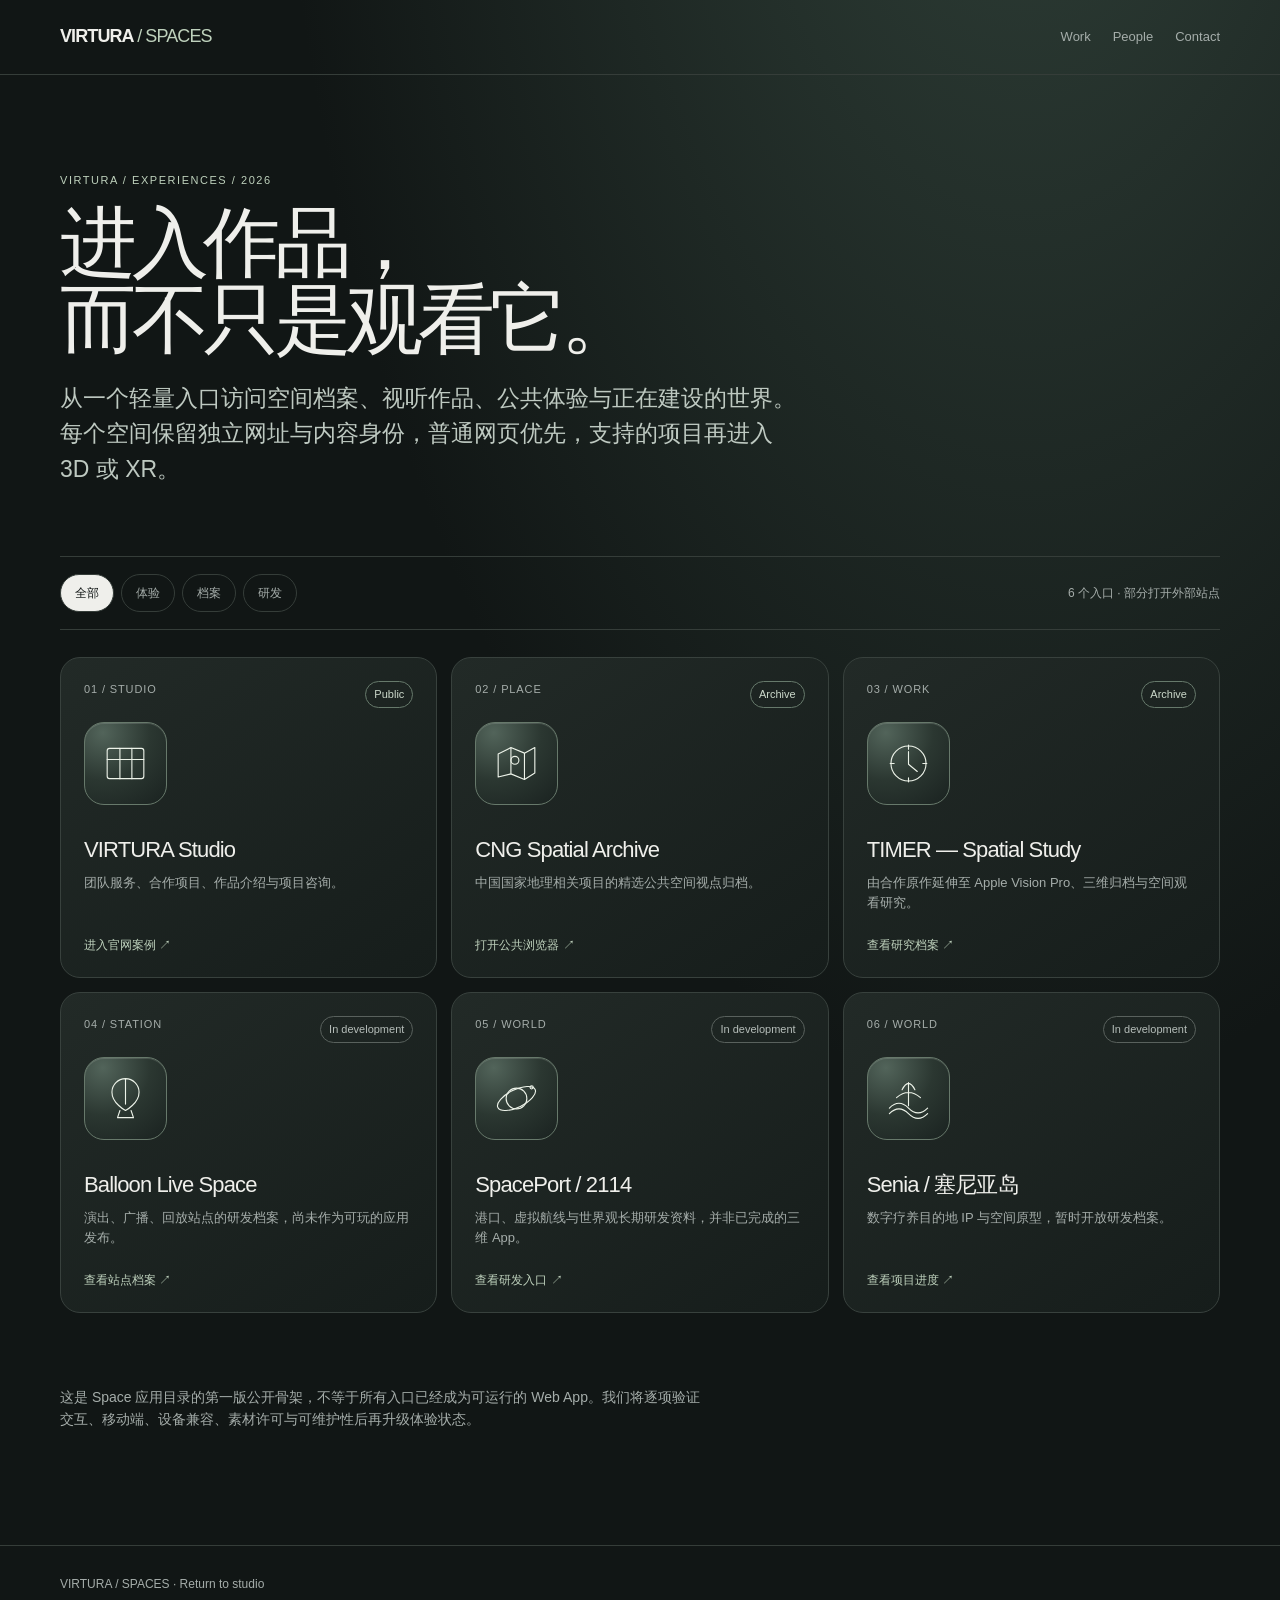
==== apps/index.html @ f8bd8c7b "Add accessible channel-inspired Spaces directory beta with explicit live/archive/prototype labels" ====
<!doctype html>
<html lang="zh-CN">
<head><meta charset="utf-8"><meta name="viewport" content="width=device-width,initial-scale=1">
<meta name="theme-color" content="#111615"><meta name="description" content="VIRTURA Spaces — 可打开的作品、空间档案与网页体验。">
<title>Spaces / VIRTURA</title>
<style>
:root{color-scheme:dark;--bg:#111615;--fg:#efefeb;--muted:#a5adaa;--line:#353d39;--accent:#bed1bc}
*{box-sizing:border-box}body{margin:0;background:radial-gradient(ellipse at 80% -25%,#31423a 0%,transparent 52%),var(--bg);color:var(--fg);font:15px/1.55 -apple-system,BlinkMacSystemFont,"Helvetica Neue",Arial,"PingFang SC",sans-serif}
a{color:inherit;text-decoration:none}a:focus-visible,button:focus-visible{outline:2px solid var(--accent);outline-offset:4px}
.shell{width:min(1160px,calc(100% - 44px));margin:auto}.top{border-bottom:1px solid var(--line)}.top .shell{min-height:74px;display:flex;align-items:center;justify-content:space-between}.logo{font-size:18px;letter-spacing:-.05em;font-weight:650}.logo span{font-weight:400;color:var(--accent)}nav{display:flex;gap:22px;font-size:13px;color:var(--muted)}
.hero{padding:86px 0 45px;max-width:850px}.micro{text-transform:uppercase;font-size:11px;letter-spacing:.14em;color:var(--accent)}h1{font-size:clamp(44px,6vw,84px);font-weight:500;letter-spacing:-.07em;line-height:1;margin:15px 0 22px}.lead{max-width:740px;font-size:clamp(17px,1.8vw,23px);color:#bec9c1}
.toolbar{border-block:1px solid var(--line);padding:17px 0;display:flex;justify-content:space-between;align-items:center;gap:16px;margin-bottom:27px}.filterbar{display:flex;flex-wrap:wrap;gap:7px}button{background:transparent;border:1px solid var(--line);border-radius:99px;padding:9px 14px;color:var(--muted);cursor:pointer;font:inherit;font-size:12px}button[aria-pressed="true"]{background:var(--fg);color:var(--bg)}.help{color:var(--muted);font-size:12px}
.grid{display:grid;grid-template-columns:repeat(3,minmax(0,1fr));gap:14px}.tile{border:1px solid #38413d;border-radius:20px;background:linear-gradient(145deg,#222a27,#161d1b);min-height:277px;padding:23px;display:flex;flex-direction:column;transition:transform .2s,border-color .2s}.tile:hover{transform:translateY(-3px);border-color:#8a9e8e}.tile-top{display:flex;justify-content:space-between;align-items:start;gap:8px;color:var(--muted);font-size:11px;letter-spacing:.08em}.state{border:1px solid #66796b;border-radius:99px;padding:4px 8px;color:#cbd8ca;letter-spacing:0}.state.wip{border-color:#59615d;color:#b6beba}.iconbox{width:83px;height:83px;margin:14px 0 28px;border-radius:20px;background:radial-gradient(circle at 22% 12%,#52645a,#2b3731 50%,#1a2220);border:1px solid #67796b;display:grid;place-items:center;box-shadow:inset 0 1px #ffffff21}.iconbox svg{width:51px;height:51px;stroke:#edf3e9;stroke-width:1.4;fill:none;stroke-linecap:round;stroke-linejoin:round}.tile h2{font-size:22px;font-weight:520;letter-spacing:-.04em;margin:0 0 6px}.tile p{font-size:13px;margin:0 0 22px;color:var(--muted)}.tile .action{margin-top:auto;color:var(--accent);font-size:12px}
.footertext{padding:60px 0 100px;color:var(--muted);font-size:14px;max-width:650px}.end{border-top:1px solid var(--line);padding:29px 0 55px;color:var(--muted);font-size:12px}
@media(max-width:850px){.grid{grid-template-columns:repeat(2,minmax(0,1fr))}.toolbar{align-items:flex-start;flex-direction:column}}@media(max-width:550px){.shell{width:calc(100% - 32px)}.grid{grid-template-columns:1fr}.hero{padding-top:60px}.tile{min-height:230px}.iconbox{width:70px;height:70px;border-radius:17px;margin-bottom:20px}.iconbox svg{width:43px;height:43px}nav{gap:12px}}
@media(prefers-reduced-motion:reduce){.tile{transition:none}.tile:hover{transform:none}}
</style></head>
<body><header class="top"><div class="shell"><a class="logo" href="../">VIRTURA <span>/ SPACES</span></a><nav><a href="../#work">Work</a><a href="../#people">People</a><a href="../#project-inquiry">Contact</a></nav></div></header>
<main class="shell"><section class="hero"><p class="micro">VIRTURA / EXPERIENCES / 2026</p><h1>进入作品，<br>而不只是观看它。</h1><p class="lead">从一个轻量入口访问空间档案、视听作品、公共体验与正在建设的世界。每个空间保留独立网址与内容身份，普通网页优先，支持的项目再进入 3D 或 XR。</p></section>
<section aria-label="体验目录"><div class="toolbar"><div class="filterbar" role="group" aria-label="筛选体验"><button data-filter="all" aria-pressed="true">全部</button><button data-filter="experience" aria-pressed="false">体验</button><button data-filter="archive" aria-pressed="false">档案</button><button data-filter="prototype" aria-pressed="false">研发</button></div><div id="count" class="help" aria-live="polite">6 个入口 · 部分打开外部站点</div></div><div id="grid" class="grid">
<a class="tile" data-type="experience" href="../#work"><div class="tile-top">01 / STUDIO <span class="state">Public</span></div><div class="iconbox"><svg viewBox="0 0 64 64"><rect x="9" y="13" width="46" height="38" rx="3"/><path d="M9 27h46M25 13v38M40 13v38"/></svg></div><h2>VIRTURA Studio</h2><p>团队服务、合作项目、作品介绍与项目咨询。</p><span class="action">进入官网案例 ↗</span></a>
<a class="tile" data-type="archive" href="https://ewanqian.github.io/cng-design-archive/" target="_blank" rel="noopener noreferrer"><div class="tile-top">02 / PLACE <span class="state">Archive</span></div><div class="iconbox"><svg viewBox="0 0 64 64"><path d="M9 49V20l16-8 17 7 13-7v32l-13 8-17-7zM25 12v33M42 19v33"/><circle cx="30" cy="28" r="5"/></svg></div><h2>CNG Spatial Archive</h2><p>中国国家地理相关项目的精选公共空间视点归档。</p><span class="action">打开公共浏览器 ↗</span></a>
<a class="tile" data-type="archive" href="https://ewanqian.site/works/timer" target="_blank" rel="noopener noreferrer"><div class="tile-top">03 / WORK <span class="state">Archive</span></div><div class="iconbox"><svg viewBox="0 0 64 64"><circle cx="32" cy="32" r="22"/><path d="M32 17v16l11 9M32 9v5M32 50v5M9 32h5M50 32h5"/></svg></div><h2>TIMER — Spatial Study</h2><p>由合作原作延伸至 Apple Vision Pro、三维归档与空间观看研究。</p><span class="action">查看研究档案 ↗</span></a>
<a class="tile" data-type="archive" href="https://github.com/ewanqian/VIRTURA-SpacePort/tree/main/stations/balloon-live-space" target="_blank" rel="noopener noreferrer"><div class="tile-top">04 / STATION <span class="state wip">In development</span></div><div class="iconbox"><svg viewBox="0 0 64 64"><path d="M15 24a17 17 0 0 1 34 0c0 14-17 23-17 23S15 38 15 24Z M25 47l-3 9h20l-3-9M32 8v31"/></svg></div><h2>Balloon Live Space</h2><p>演出、广播、回放站点的研发档案，尚未作为可玩的应用发布。</p><span class="action">查看站点档案 ↗</span></a>
<a class="tile" data-type="prototype" href="https://github.com/ewanqian/VIRTURA-SpacePort" target="_blank" rel="noopener noreferrer"><div class="tile-top">05 / WORLD <span class="state wip">In development</span></div><div class="iconbox"><svg viewBox="0 0 64 64"><ellipse cx="32" cy="32" rx="26" ry="11" transform="rotate(-26 32 32)"/><circle cx="32" cy="32" r="13"/><circle cx="51" cy="18" r="2"/></svg></div><h2>SpacePort / 2114</h2><p>港口、虚拟航线与世界观长期研发资料，并非已完成的三维 App。</p><span class="action">查看研发入口 ↗</span></a>
<a class="tile" data-type="prototype" href="https://github.com/ewanqian/Senia-Digital-Resort" target="_blank" rel="noopener noreferrer"><div class="tile-top">06 / WORLD <span class="state wip">In development</span></div><div class="iconbox"><svg viewBox="0 0 64 64"><path d="M8 44q12-12 24 0t24 0M8 51q12-12 24 0t24 0M32 41V12M24 21q8-16 16 0M17 31q15-13 30 0"/></svg></div><h2>Senia / 塞尼亚岛</h2><p>数字疗养目的地 IP 与空间原型，暂时开放研发档案。</p><span class="action">查看项目进度 ↗</span></a>
</div></section><p class="footertext">这是 Space 应用目录的第一版公开骨架，不等于所有入口已经成为可运行的 Web App。我们将逐项验证交互、移动端、设备兼容、素材许可与可维护性后再升级体验状态。</p></main>
<footer class="end"><div class="shell">VIRTURA / SPACES · <a href="../">Return to studio</a></div></footer>
<script>
document.querySelectorAll('[data-filter]').forEach(button=>button.addEventListener('click',()=>{
document.querySelectorAll('[data-filter]').forEach(b=>b.setAttribute('aria-pressed',String(b===button)));
let num=0;document.querySelectorAll('.tile').forEach(tile=>{const visible=button.dataset.filter==='all'||tile.dataset.type===button.dataset.filter;tile.hidden=!visible;if(visible)num++});
document.getElementById('count').textContent=num+' 个入口 · 部分打开外部站点';
}));
</script></body></html>
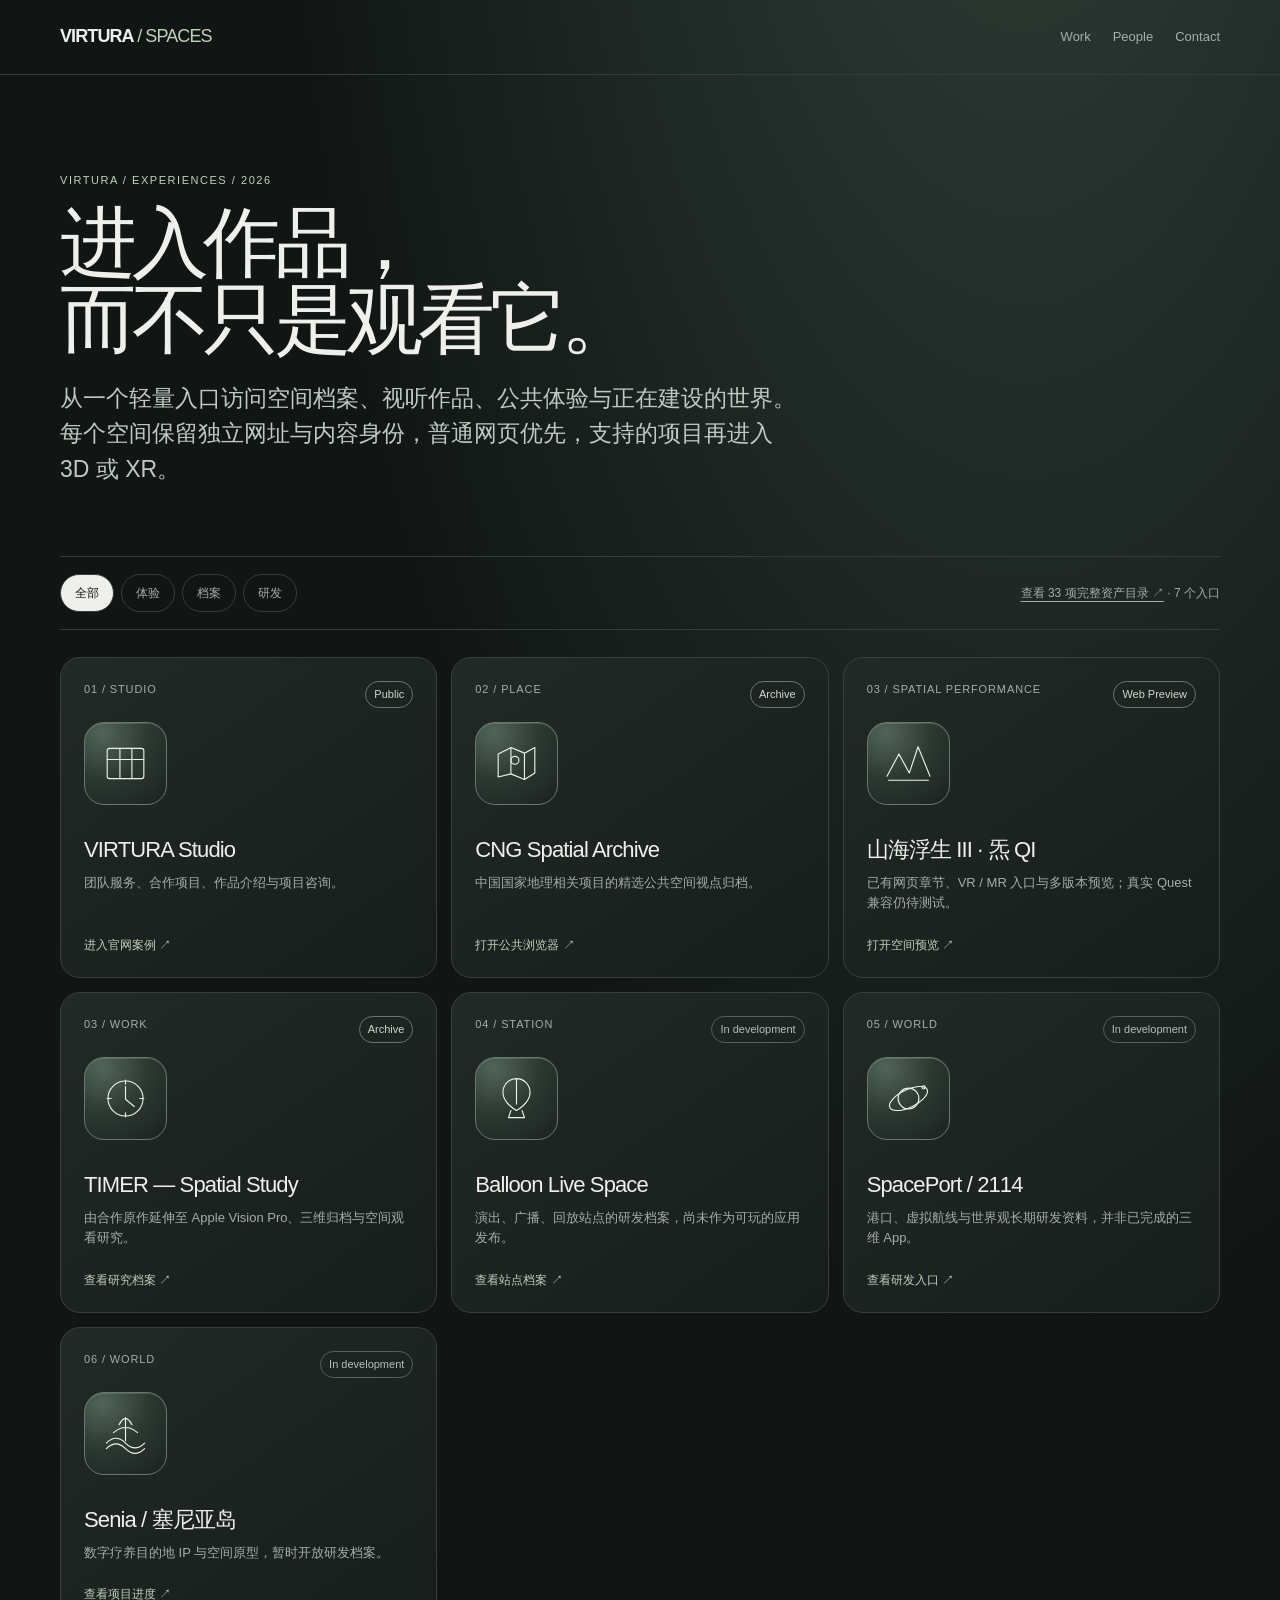
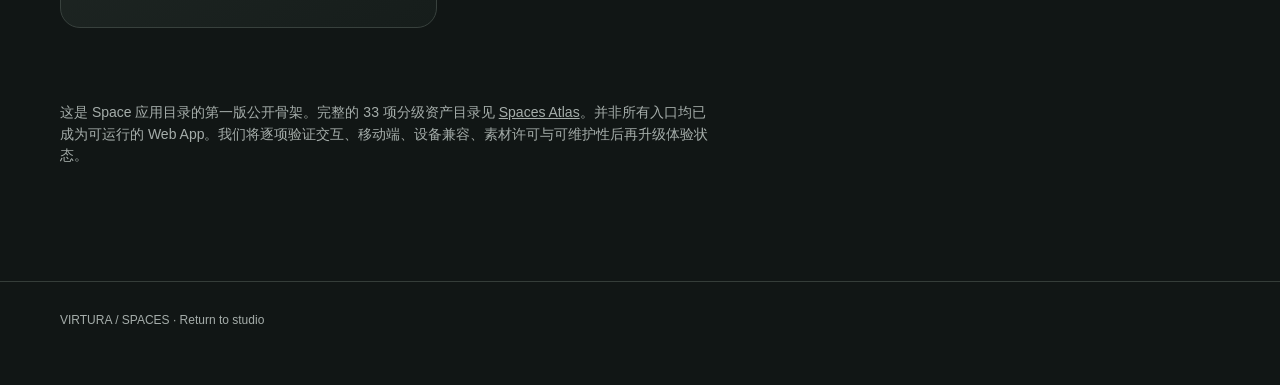
==== commit f3a473ee: "Feature Shanhai Fusheng spatial web preview and link full 33-item Spaces Atlas" ====
--- a/apps/index.html
+++ b/apps/index.html
@@ -10,21 +10,22 @@
 .shell{width:min(1160px,calc(100% - 44px));margin:auto}.top{border-bottom:1px solid var(--line)}.top .shell{min-height:74px;display:flex;align-items:center;justify-content:space-between}.logo{font-size:18px;letter-spacing:-.05em;font-weight:650}.logo span{font-weight:400;color:var(--accent)}nav{display:flex;gap:22px;font-size:13px;color:var(--muted)}
 .hero{padding:86px 0 45px;max-width:850px}.micro{text-transform:uppercase;font-size:11px;letter-spacing:.14em;color:var(--accent)}h1{font-size:clamp(44px,6vw,84px);font-weight:500;letter-spacing:-.07em;line-height:1;margin:15px 0 22px}.lead{max-width:740px;font-size:clamp(17px,1.8vw,23px);color:#bec9c1}
 .toolbar{border-block:1px solid var(--line);padding:17px 0;display:flex;justify-content:space-between;align-items:center;gap:16px;margin-bottom:27px}.filterbar{display:flex;flex-wrap:wrap;gap:7px}button{background:transparent;border:1px solid var(--line);border-radius:99px;padding:9px 14px;color:var(--muted);cursor:pointer;font:inherit;font-size:12px}button[aria-pressed="true"]{background:var(--fg);color:var(--bg)}.help{color:var(--muted);font-size:12px}
-.grid{display:grid;grid-template-columns:repeat(3,minmax(0,1fr));gap:14px}.tile{border:1px solid #38413d;border-radius:20px;background:linear-gradient(145deg,#222a27,#161d1b);min-height:277px;padding:23px;display:flex;flex-direction:column;transition:transform .2s,border-color .2s}.tile:hover{transform:translateY(-3px);border-color:#8a9e8e}.tile-top{display:flex;justify-content:space-between;align-items:start;gap:8px;color:var(--muted);font-size:11px;letter-spacing:.08em}.state{border:1px solid #66796b;border-radius:99px;padding:4px 8px;color:#cbd8ca;letter-spacing:0}.state.wip{border-color:#59615d;color:#b6beba}.iconbox{width:83px;height:83px;margin:14px 0 28px;border-radius:20px;background:radial-gradient(circle at 22% 12%,#52645a,#2b3731 50%,#1a2220);border:1px solid #67796b;display:grid;place-items:center;box-shadow:inset 0 1px #ffffff21}.iconbox svg{width:51px;height:51px;stroke:#edf3e9;stroke-width:1.4;fill:none;stroke-linecap:round;stroke-linejoin:round}.tile h2{font-size:22px;font-weight:520;letter-spacing:-.04em;margin:0 0 6px}.tile p{font-size:13px;margin:0 0 22px;color:var(--muted)}.tile .action{margin-top:auto;color:var(--accent);font-size:12px}
+.grid{display:grid;grid-template-columns:repeat(3,minmax(0,1fr));gap:14px}.tile[hidden]{display:none}.tile{border:1px solid #38413d;border-radius:20px;background:linear-gradient(145deg,#222a27,#161d1b);min-height:277px;padding:23px;display:flex;flex-direction:column;transition:transform .2s,border-color .2s}.tile:hover{transform:translateY(-3px);border-color:#8a9e8e}.tile-top{display:flex;justify-content:space-between;align-items:start;gap:8px;color:var(--muted);font-size:11px;letter-spacing:.08em}.state{border:1px solid #66796b;border-radius:99px;padding:4px 8px;color:#cbd8ca;letter-spacing:0}.state.wip{border-color:#59615d;color:#b6beba}.iconbox{width:83px;height:83px;margin:14px 0 28px;border-radius:20px;background:radial-gradient(circle at 22% 12%,#52645a,#2b3731 50%,#1a2220);border:1px solid #67796b;display:grid;place-items:center;box-shadow:inset 0 1px #ffffff21}.iconbox svg{width:51px;height:51px;stroke:#edf3e9;stroke-width:1.4;fill:none;stroke-linecap:round;stroke-linejoin:round}.tile h2{font-size:22px;font-weight:520;letter-spacing:-.04em;margin:0 0 6px}.tile p{font-size:13px;margin:0 0 22px;color:var(--muted)}.tile .action{margin-top:auto;color:var(--accent);font-size:12px}
 .footertext{padding:60px 0 100px;color:var(--muted);font-size:14px;max-width:650px}.end{border-top:1px solid var(--line);padding:29px 0 55px;color:var(--muted);font-size:12px}
 @media(max-width:850px){.grid{grid-template-columns:repeat(2,minmax(0,1fr))}.toolbar{align-items:flex-start;flex-direction:column}}@media(max-width:550px){.shell{width:calc(100% - 32px)}.grid{grid-template-columns:1fr}.hero{padding-top:60px}.tile{min-height:230px}.iconbox{width:70px;height:70px;border-radius:17px;margin-bottom:20px}.iconbox svg{width:43px;height:43px}nav{gap:12px}}
 @media(prefers-reduced-motion:reduce){.tile{transition:none}.tile:hover{transform:none}}
 </style></head>
 <body><header class="top"><div class="shell"><a class="logo" href="../">VIRTURA <span>/ SPACES</span></a><nav><a href="../#work">Work</a><a href="../#people">People</a><a href="../#project-inquiry">Contact</a></nav></div></header>
 <main class="shell"><section class="hero"><p class="micro">VIRTURA / EXPERIENCES / 2026</p><h1>进入作品，<br>而不只是观看它。</h1><p class="lead">从一个轻量入口访问空间档案、视听作品、公共体验与正在建设的世界。每个空间保留独立网址与内容身份，普通网页优先，支持的项目再进入 3D 或 XR。</p></section>
-<section aria-label="体验目录"><div class="toolbar"><div class="filterbar" role="group" aria-label="筛选体验"><button data-filter="all" aria-pressed="true">全部</button><button data-filter="experience" aria-pressed="false">体验</button><button data-filter="archive" aria-pressed="false">档案</button><button data-filter="prototype" aria-pressed="false">研发</button></div><div id="count" class="help" aria-live="polite">6 个入口 · 部分打开外部站点</div></div><div id="grid" class="grid">
+<section aria-label="体验目录"><div class="toolbar"><div class="filterbar" role="group" aria-label="筛选体验"><button data-filter="all" aria-pressed="true">全部</button><button data-filter="experience" aria-pressed="false">体验</button><button data-filter="archive" aria-pressed="false">档案</button><button data-filter="prototype" aria-pressed="false">研发</button></div><div class="help"><a href="catalog.html" style="text-decoration:underline;text-underline-offset:4px">查看 33 项完整资产目录 ↗</a> · <span id="count" aria-live="polite">7 个入口</span></div></div><div id="grid" class="grid">
 <a class="tile" data-type="experience" href="../#work"><div class="tile-top">01 / STUDIO <span class="state">Public</span></div><div class="iconbox"><svg viewBox="0 0 64 64"><rect x="9" y="13" width="46" height="38" rx="3"/><path d="M9 27h46M25 13v38M40 13v38"/></svg></div><h2>VIRTURA Studio</h2><p>团队服务、合作项目、作品介绍与项目咨询。</p><span class="action">进入官网案例 ↗</span></a>
 <a class="tile" data-type="archive" href="https://ewanqian.github.io/cng-design-archive/" target="_blank" rel="noopener noreferrer"><div class="tile-top">02 / PLACE <span class="state">Archive</span></div><div class="iconbox"><svg viewBox="0 0 64 64"><path d="M9 49V20l16-8 17 7 13-7v32l-13 8-17-7zM25 12v33M42 19v33"/><circle cx="30" cy="28" r="5"/></svg></div><h2>CNG Spatial Archive</h2><p>中国国家地理相关项目的精选公共空间视点归档。</p><span class="action">打开公共浏览器 ↗</span></a>
+<a class="tile" data-type="experience" href="https://ewanqian.github.io/shanhaifusheng-2026/versions/v0.3.2/" target="_blank" rel="noopener noreferrer"><div class="tile-top">03 / SPATIAL PERFORMANCE <span class="state">Web Preview</span></div><div class="iconbox"><svg viewBox="0 0 64 64"><path d="M5 48 20 20 33 44 44 11 59 48M7 53h50" /></svg></div><h2>山海浮生 III · 炁 QI</h2><p>已有网页章节、VR / MR 入口与多版本预览；真实 Quest 兼容仍待测试。</p><span class="action">打开空间预览 ↗</span></a>
 <a class="tile" data-type="archive" href="https://ewanqian.site/works/timer" target="_blank" rel="noopener noreferrer"><div class="tile-top">03 / WORK <span class="state">Archive</span></div><div class="iconbox"><svg viewBox="0 0 64 64"><circle cx="32" cy="32" r="22"/><path d="M32 17v16l11 9M32 9v5M32 50v5M9 32h5M50 32h5"/></svg></div><h2>TIMER — Spatial Study</h2><p>由合作原作延伸至 Apple Vision Pro、三维归档与空间观看研究。</p><span class="action">查看研究档案 ↗</span></a>
 <a class="tile" data-type="archive" href="https://github.com/ewanqian/VIRTURA-SpacePort/tree/main/stations/balloon-live-space" target="_blank" rel="noopener noreferrer"><div class="tile-top">04 / STATION <span class="state wip">In development</span></div><div class="iconbox"><svg viewBox="0 0 64 64"><path d="M15 24a17 17 0 0 1 34 0c0 14-17 23-17 23S15 38 15 24Z M25 47l-3 9h20l-3-9M32 8v31"/></svg></div><h2>Balloon Live Space</h2><p>演出、广播、回放站点的研发档案，尚未作为可玩的应用发布。</p><span class="action">查看站点档案 ↗</span></a>
 <a class="tile" data-type="prototype" href="https://github.com/ewanqian/VIRTURA-SpacePort" target="_blank" rel="noopener noreferrer"><div class="tile-top">05 / WORLD <span class="state wip">In development</span></div><div class="iconbox"><svg viewBox="0 0 64 64"><ellipse cx="32" cy="32" rx="26" ry="11" transform="rotate(-26 32 32)"/><circle cx="32" cy="32" r="13"/><circle cx="51" cy="18" r="2"/></svg></div><h2>SpacePort / 2114</h2><p>港口、虚拟航线与世界观长期研发资料，并非已完成的三维 App。</p><span class="action">查看研发入口 ↗</span></a>
 <a class="tile" data-type="prototype" href="https://github.com/ewanqian/Senia-Digital-Resort" target="_blank" rel="noopener noreferrer"><div class="tile-top">06 / WORLD <span class="state wip">In development</span></div><div class="iconbox"><svg viewBox="0 0 64 64"><path d="M8 44q12-12 24 0t24 0M8 51q12-12 24 0t24 0M32 41V12M24 21q8-16 16 0M17 31q15-13 30 0"/></svg></div><h2>Senia / 塞尼亚岛</h2><p>数字疗养目的地 IP 与空间原型，暂时开放研发档案。</p><span class="action">查看项目进度 ↗</span></a>
-</div></section><p class="footertext">这是 Space 应用目录的第一版公开骨架，不等于所有入口已经成为可运行的 Web App。我们将逐项验证交互、移动端、设备兼容、素材许可与可维护性后再升级体验状态。</p></main>
+</div></section><p class="footertext">这是 Space 应用目录的第一版公开骨架。完整的 33 项分级资产目录见 <a href="catalog.html" style="text-decoration:underline">Spaces Atlas</a>。并非所有入口均已成为可运行的 Web App。我们将逐项验证交互、移动端、设备兼容、素材许可与可维护性后再升级体验状态。</p></main>
 <footer class="end"><div class="shell">VIRTURA / SPACES · <a href="../">Return to studio</a></div></footer>
 <script>
 document.querySelectorAll('[data-filter]').forEach(button=>button.addEventListener('click',()=>{
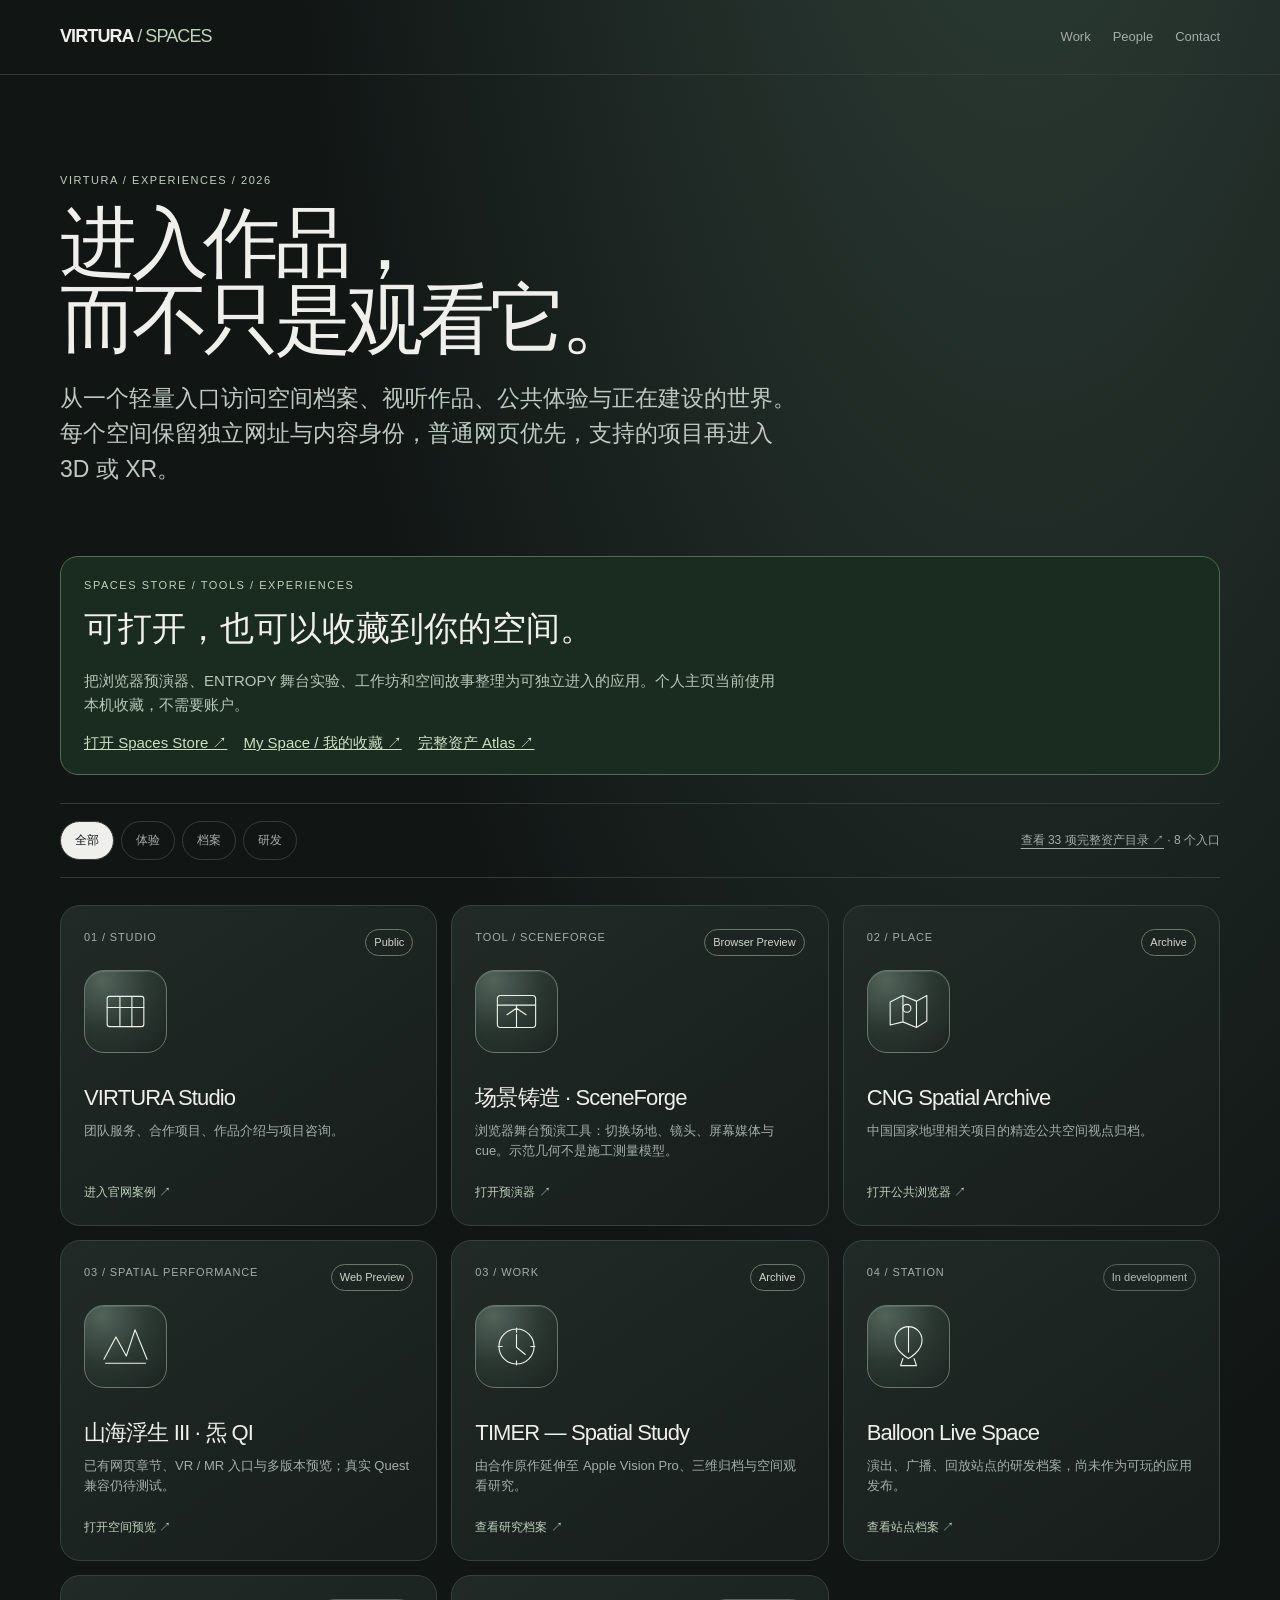
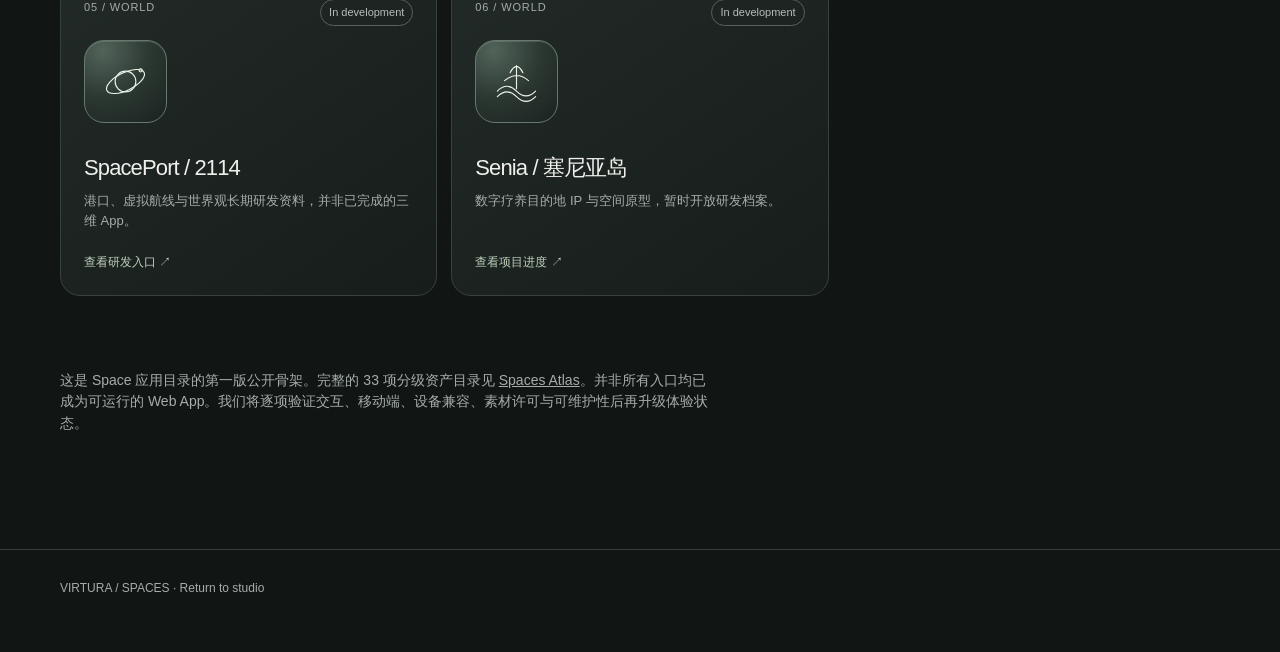
==== commit 8d4bdc7d: "Promote SceneForge browser preview and add Spaces Store + personal launcher entry points" ====
--- a/apps/index.html
+++ b/apps/index.html
@@ -17,8 +17,10 @@
 </style></head>
 <body><header class="top"><div class="shell"><a class="logo" href="../">VIRTURA <span>/ SPACES</span></a><nav><a href="../#work">Work</a><a href="../#people">People</a><a href="../#project-inquiry">Contact</a></nav></div></header>
 <main class="shell"><section class="hero"><p class="micro">VIRTURA / EXPERIENCES / 2026</p><h1>进入作品，<br>而不只是观看它。</h1><p class="lead">从一个轻量入口访问空间档案、视听作品、公共体验与正在建设的世界。每个空间保留独立网址与内容身份，普通网页优先，支持的项目再进入 3D 或 XR。</p></section>
-<section aria-label="体验目录"><div class="toolbar"><div class="filterbar" role="group" aria-label="筛选体验"><button data-filter="all" aria-pressed="true">全部</button><button data-filter="experience" aria-pressed="false">体验</button><button data-filter="archive" aria-pressed="false">档案</button><button data-filter="prototype" aria-pressed="false">研发</button></div><div class="help"><a href="catalog.html" style="text-decoration:underline;text-underline-offset:4px">查看 33 项完整资产目录 ↗</a> · <span id="count" aria-live="polite">7 个入口</span></div></div><div id="grid" class="grid">
+<section style="border:1px solid #53695a;border-radius:18px;padding:20px 23px;background:#1a2b20;margin:0 0 28px"><div class="micro">SPACES STORE / TOOLS / EXPERIENCES</div><h2 style="font-weight:500;font-size:clamp(22px,3vw,34px);margin:8px 0">可打开，也可以收藏到你的空间。</h2><p style="color:#b7c7b8;max-width:700px">把浏览器预演器、ENTROPY 舞台实验、工作坊和空间故事整理为可独立进入的应用。个人主页当前使用本机收藏，不需要账户。</p><div style="display:flex;flex-wrap:wrap;gap:16px"><a href="store.html" style="color:#cce0c3;text-decoration:underline">打开 Spaces Store ↗</a><a href="my-space.html" style="color:#cce0c3;text-decoration:underline">My Space / 我的收藏 ↗</a><a href="catalog.html" style="color:#cce0c3;text-decoration:underline">完整资产 Atlas ↗</a></div></section>
+<section aria-label="体验目录"><div class="toolbar"><div class="filterbar" role="group" aria-label="筛选体验"><button data-filter="all" aria-pressed="true">全部</button><button data-filter="experience" aria-pressed="false">体验</button><button data-filter="archive" aria-pressed="false">档案</button><button data-filter="prototype" aria-pressed="false">研发</button></div><div class="help"><a href="catalog.html" style="text-decoration:underline;text-underline-offset:4px">查看 33 项完整资产目录 ↗</a> · <span id="count" aria-live="polite">8 个入口</span></div></div><div id="grid" class="grid">
 <a class="tile" data-type="experience" href="../#work"><div class="tile-top">01 / STUDIO <span class="state">Public</span></div><div class="iconbox"><svg viewBox="0 0 64 64"><rect x="9" y="13" width="46" height="38" rx="3"/><path d="M9 27h46M25 13v38M40 13v38"/></svg></div><h2>VIRTURA Studio</h2><p>团队服务、合作项目、作品介绍与项目咨询。</p><span class="action">进入官网案例 ↗</span></a>
+<a class="tile" data-type="experience" href="https://ewanqian.github.io/SceneForge/" target="_blank" rel="noopener noreferrer"><div class="tile-top">TOOL / SCENEFORGE <span class="state">Browser Preview</span></div><div class="iconbox"><svg viewBox="0 0 64 64"><rect x="8" y="12" width="48" height="40" rx="4"/><path d="M8 24h48M32 24v28M20 36l12-8 12 8"/></svg></div><h2>场景铸造 · SceneForge</h2><p>浏览器舞台预演工具：切换场地、镜头、屏幕媒体与 cue。示范几何不是施工测量模型。</p><span class="action">打开预演器 ↗</span></a>
 <a class="tile" data-type="archive" href="https://ewanqian.github.io/cng-design-archive/" target="_blank" rel="noopener noreferrer"><div class="tile-top">02 / PLACE <span class="state">Archive</span></div><div class="iconbox"><svg viewBox="0 0 64 64"><path d="M9 49V20l16-8 17 7 13-7v32l-13 8-17-7zM25 12v33M42 19v33"/><circle cx="30" cy="28" r="5"/></svg></div><h2>CNG Spatial Archive</h2><p>中国国家地理相关项目的精选公共空间视点归档。</p><span class="action">打开公共浏览器 ↗</span></a>
 <a class="tile" data-type="experience" href="https://ewanqian.github.io/shanhaifusheng-2026/versions/v0.3.2/" target="_blank" rel="noopener noreferrer"><div class="tile-top">03 / SPATIAL PERFORMANCE <span class="state">Web Preview</span></div><div class="iconbox"><svg viewBox="0 0 64 64"><path d="M5 48 20 20 33 44 44 11 59 48M7 53h50" /></svg></div><h2>山海浮生 III · 炁 QI</h2><p>已有网页章节、VR / MR 入口与多版本预览；真实 Quest 兼容仍待测试。</p><span class="action">打开空间预览 ↗</span></a>
 <a class="tile" data-type="archive" href="https://ewanqian.site/works/timer" target="_blank" rel="noopener noreferrer"><div class="tile-top">03 / WORK <span class="state">Archive</span></div><div class="iconbox"><svg viewBox="0 0 64 64"><circle cx="32" cy="32" r="22"/><path d="M32 17v16l11 9M32 9v5M32 50v5M9 32h5M50 32h5"/></svg></div><h2>TIMER — Spatial Study</h2><p>由合作原作延伸至 Apple Vision Pro、三维归档与空间观看研究。</p><span class="action">查看研究档案 ↗</span></a>
